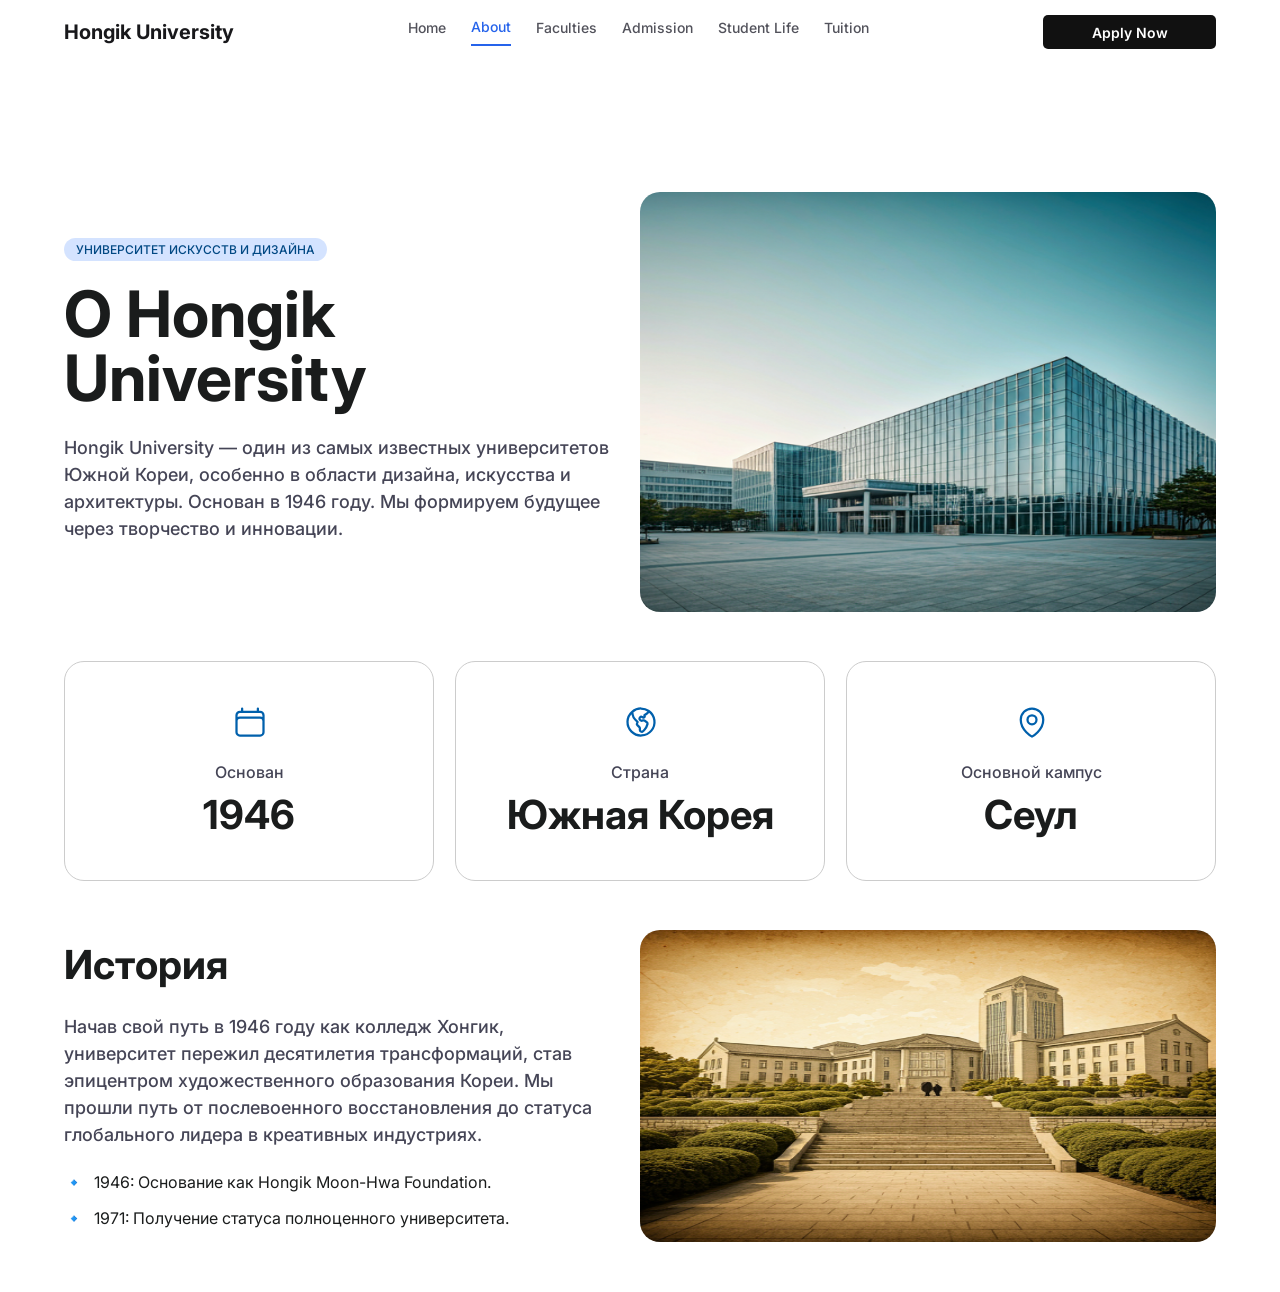
==== about.html @ 5257fa83 "history" ====
<!doctype html>
<html lang="en">
  <head>
    <meta charset="UTF-8" />
    <meta name="viewport" content="width=device-width, initial-scale=1.0" />
    <title>Hongik University</title>
    <link rel="stylesheet" href="./about.css" />
    <link rel="icon" href="./image.png" />
  </head>
  <body>
    <header>
      <div class="head">
        <p>Hongik University</p>

        <div class="sslki">
          <a href="./index.html">Home</a>
          <a href="./about.html">About</a>
          <a href="">Faculties</a>
          <a href="">Admission</a>
          <a href="./student life.html">Student Life</a>
          <a href="">Tuition</a>
        </div>

        <div class="button">
          <button>Apply Now</button>
        </div>
      </div>
    </header>

    <main>
      <section>
        <div class="text">
          <span>Университет Искусств и Дизайна</span>
          <h1>О Hongik University</h1>
          <p>
            Hongik University — один из самых известных университетов Южной
            Кореи, особенно в области дизайна, искусства и архитектуры. Основан
            в 1946 году. Мы формируем будущее через творчество и инновации.
          </p>
        </div>

        <img src="./images/hobgoh.png" alt="" />
      </section>

      <section>
        <div class="about">
          <svg
            xmlns="http://www.w3.org/2000/svg"
            fill="none"
            viewBox="0 0 24 24"
            stroke-width="1.5"
            stroke="currentColor"
            class="size-6"
          >
            <path
              stroke-linecap="round"
              stroke-linejoin="round"
              d="M6.75 3v2.25M17.25 3v2.25M3 18.75V7.5a2.25 2.25 0 0 1 2.25-2.25h13.5A2.25 2.25 0 0 1 21 7.5v11.25m-18 0A2.25 2.25 0 0 0 5.25 21h13.5A2.25 2.25 0 0 0 21 18.75m-18 0v-7.5A2.25 2.25 0 0 1 5.25 9h13.5A2.25 2.25 0 0 1 21 11.25v7.5"
            />
          </svg>

          <h3>Основан</h3>

          <p>1946</p>
        </div>

        <div class="about">
          <svg
            xmlns="http://www.w3.org/2000/svg"
            fill="none"
            viewBox="0 0 24 24"
            stroke-width="1.5"
            stroke="currentColor"
            class="size-6"
          >
            <path
              stroke-linecap="round"
              stroke-linejoin="round"
              d="m6.115 5.19.319 1.913A6 6 0 0 0 8.11 10.36L9.75 12l-.387.775c-.217.433-.132.956.21 1.298l1.348 1.348c.21.21.329.497.329.795v1.089c0 .426.24.815.622 1.006l.153.076c.433.217.956.132 1.298-.21l.723-.723a8.7 8.7 0 0 0 2.288-4.042 1.087 1.087 0 0 0-.358-1.099l-1.33-1.108c-.251-.21-.582-.299-.905-.245l-1.17.195a1.125 1.125 0 0 1-.98-.314l-.295-.295a1.125 1.125 0 0 1 0-1.591l.13-.132a1.125 1.125 0 0 1 1.3-.21l.603.302a.809.809 0 0 0 1.086-1.086L14.25 7.5l1.256-.837a4.5 4.5 0 0 0 1.528-1.732l.146-.292M6.115 5.19A9 9 0 1 0 17.18 4.64M6.115 5.19A8.965 8.965 0 0 1 12 3c1.929 0 3.716.607 5.18 1.64"
            />
          </svg>

          <h3>Страна</h3>

          <p>Южная Корея</p>
        </div>

        <div class="about">
          <svg
            xmlns="http://www.w3.org/2000/svg"
            fill="none"
            viewBox="0 0 24 24"
            stroke-width="1.5"
            stroke="currentColor"
            class="size-6"
          >
            <path
              stroke-linecap="round"
              stroke-linejoin="round"
              d="M15 10.5a3 3 0 1 1-6 0 3 3 0 0 1 6 0Z"
            />
            <path
              stroke-linecap="round"
              stroke-linejoin="round"
              d="M19.5 10.5c0 7.142-7.5 11.25-7.5 11.25S4.5 17.642 4.5 10.5a7.5 7.5 0 1 1 15 0Z"
            />
          </svg>

          <h3>Основной кампус</h3>

          <p>Сеул</p>
        </div>
      </section>

      <section>
        <div class="text">
          <h2>История</h2>
          <p>
            Начав свой путь в 1946 году как колледж Хонгик, университет пережил
            десятилетия трансформаций, став эпицентром художественного
            образования Кореи. Мы прошли путь от послевоенного восстановления до
            статуса глобального лидера в креативных индустриях.
          </p>
          <ul>
            <li>1946: Основание как Hongik Moon-Hwa Foundation.</li>
            <li>1971: Получение статуса полноценного университета.</li>
          </ul>
        </div>

        <img src="./images/university.png" alt="" />
      </section>
    </main>
  </body>
</html>
---- about.css ----
@import url("https://fonts.googleapis.com/css2?family=Inter:ital,opsz,wght@0,14..32,100..900;1,14..32,100..900&display=swap");
* {
  margin: 0;
  font-family: "Inter", sans-serif;
}
header {
  width: 100%;
  height: 64px;
  position: sticky;
  top: 0;
  z-index: 100;
  background-color: #ffffffcc;
}
header .head {
  width: 90%;
  height: 64px;
  margin: auto;
  display: flex;
  align-items: center;
  justify-content: space-between;
}
.head p {
  font-weight: 700;
  font-size: 20px;
  color: #18181b;
}
.head .sslki {
  width: 40%;
  height: 26px;
  display: flex;
  align-items: center;
  justify-content: space-between;
}
.sslki a {
  height: 26px;
  font-size: 14px;
  color: #52525b;
  font-weight: 500;
  text-decoration: none;
}
.sslki a:nth-child(2) {
  color: #2563eb;
  border-bottom: 2px solid #2563eb;
}
header .button {
  width: 15%;
  height: 36px;
  display: flex;
  align-items: center;
  justify-content: space-between;
}
.button button {
  width: 100%;
  height: 34px;
  background-color: #111;
  border-radius: 5px;
  border: none;
  font-size: 14px;
  font-weight: 600;
  color: #fff;
}
.button button:active {
  transform: scale(0.95);
}
main section:nth-child(1) {
  width: 90%;
  height: 420px;
  display: flex;
  align-items: center;
  justify-content: space-between;
  margin: auto;
  margin-top: 128px;
  margin-bottom: 50px;
}
section:nth-child(1) .text {
  width: 48%;
  height: 328px;
}
.text span {
  padding: 4px 12px;
  color: #004883;
  background-color: #d4e3ff;
  border-radius: 20px;
  font-size: 12px;
  text-transform: uppercase;
  font-weight: 500;
}
h1 {
  font-size: 64px;
  font-weight: 700;
  margin-top: 24px;
  color: #1a1c1c;
  line-height: 100%;
}
.text p {
  color: #454556;
  font-size: 18px;
  margin-top: 24px;
  font-weight: 500;
  line-height: 150%;
}
main section:nth-child(1) img {
  width: 50%;
  height: 420px;
  border-radius: 20px;
}
main section:nth-child(2) {
  width: 90%;
  height: 218px;
  margin: auto;
  margin-bottom: 50px;
  display: flex;
  align-items: center;
  justify-content: space-between;
}
.about {
  width: 25%;
  height: 138px;
  padding: 40px;
  border-radius: 20px;
  border: 1px solid #ccc;
}
.about:hover {
  border: 1px solid #2563eb;
}
.about svg {
  width: 36px;
  height: 40px;
  color: #0060ac;
  margin-left: 44%;
  margin-bottom: 8px;
}
.about h3 {
  font-size: 16px;
  font-weight: 500;
  color: #454556;
  margin-top: 8px;
  text-align: center;
}
.about p {
  font-size: 40px;
  font-weight: 700;
  color: #1a1c1c;
  margin-top: 8px;
  text-align: center;
}
main section:nth-child(3) {
  width: 90%;
  height: 312px;
  display: flex;
  align-items: center;
  justify-content: space-between;
  margin: auto;
  margin-top: 50px;
  margin-bottom: 50px;
}
section:nth-child(3) .text {
  width: 48%;
  height: 293px;
}
.text h2 {
  font-size: 40px;
  font-weight: 700;
  color: #1a1c1c;
  margin-bottom: 24px;
}
.text ul {
  width: 100%;
  height: 67px;
  margin-top: 24px;
  list-style: none;
  padding: 0;
}
.text ul li::before {
  content: "🔹";
  margin-right: 10px;
}
.text ul li {
  font-size: 16px;
  color: #1a1c1c;
  margin-top: 16px;
}
main section:nth-child(3) img {
  width: 50%;
  height: 312px;
  border-radius: 20px;
}
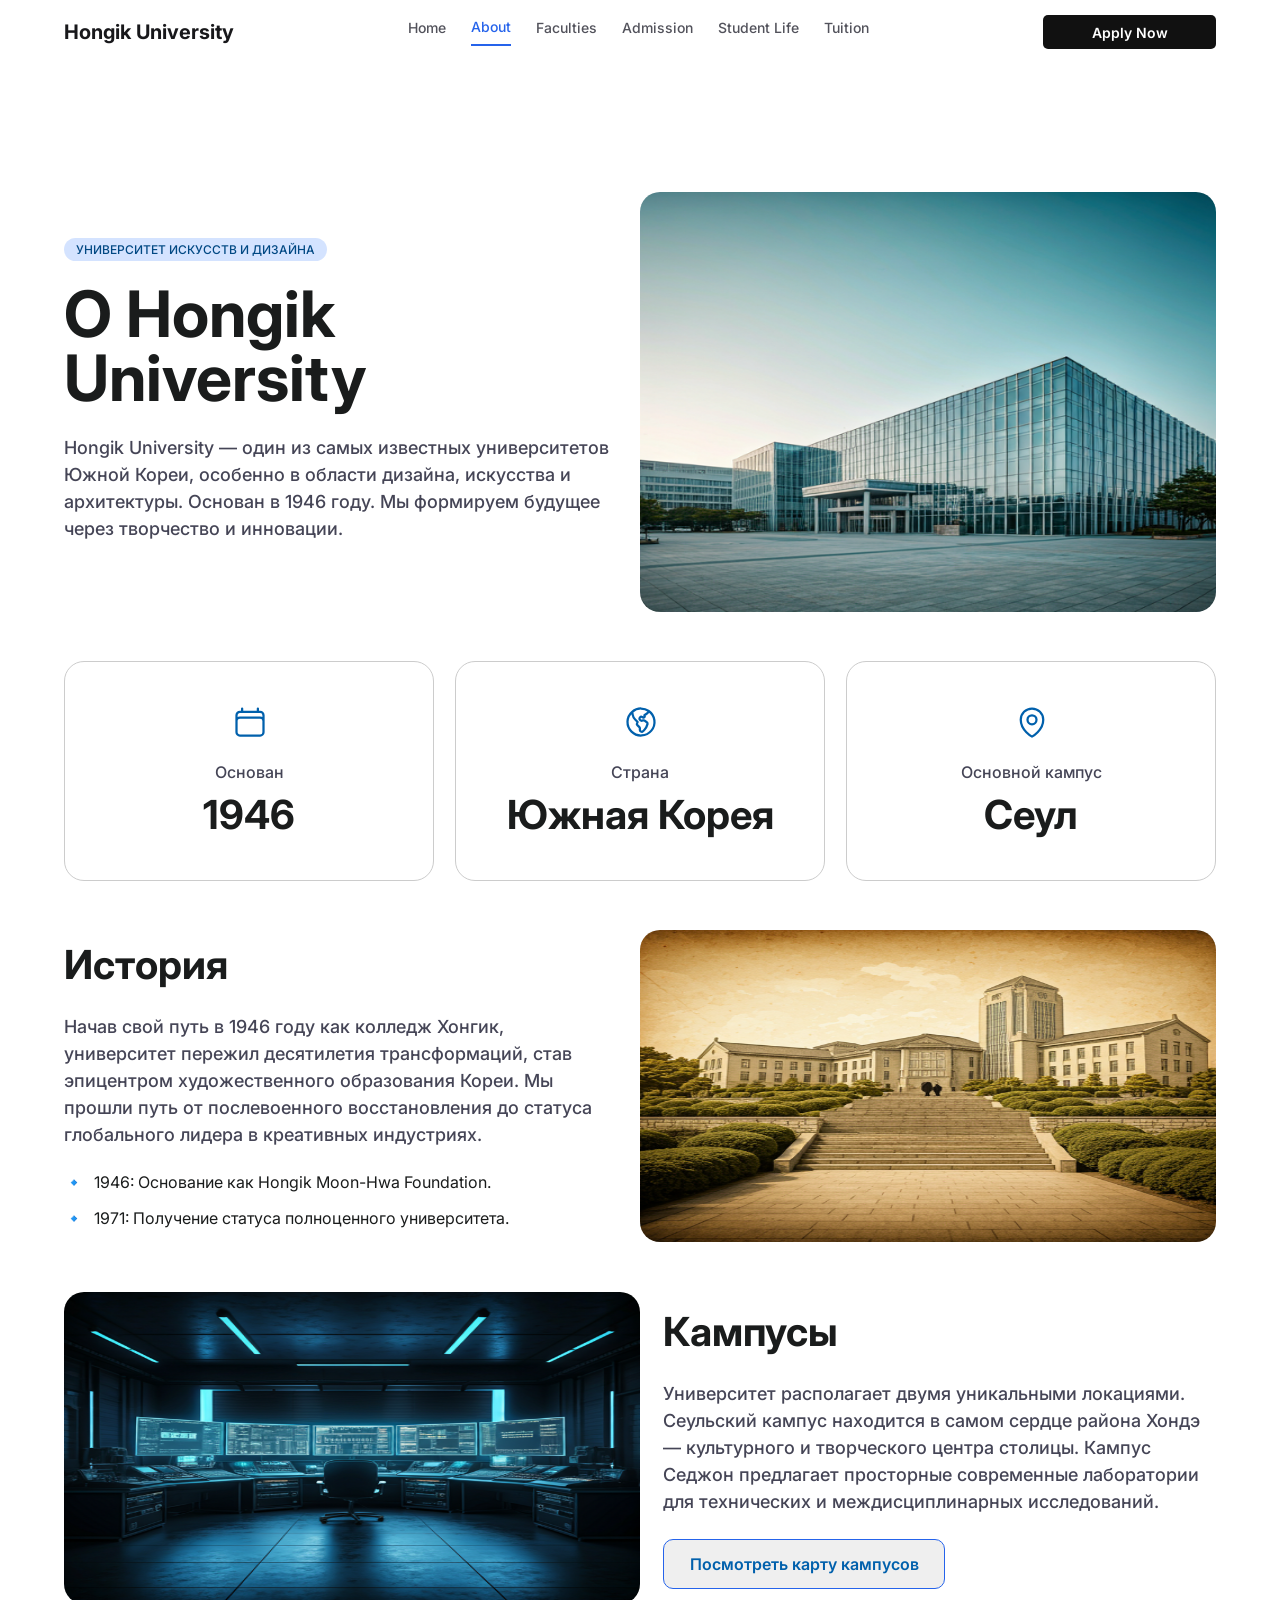
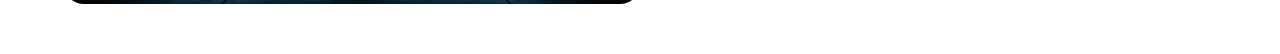
==== commit 731c1b3d: "Кампусы" ====
--- a/about.html
+++ b/about.html
@@ -129,6 +129,24 @@
 
         <img src="./images/university.png" alt="" />
       </section>
+
+      <section>
+        <img src="./images/media.png" alt="" />
+
+        <div class="text">
+          <h2>Кампусы</h2>
+
+          <p>
+            Университет располагает двумя уникальными локациями. Сеульский
+            кампус находится в самом сердце района Хондэ — культурного и
+            творческого центра столицы. Кампус Седжон предлагает просторные
+            современные лаборатории для технических и междисциплинарных
+            исследований.
+          </p>
+
+          <button>Посмотреть карту кампусов</button>
+        </div>
+      </section>
     </main>
   </body>
 </html>
--- a/about.css
+++ b/about.css
@@ -185,3 +185,36 @@
   height: 312px;
   border-radius: 20px;
 }
+main section:nth-child(4) {
+  width: 90%;
+  height: 312px;
+  display: flex;
+  align-items: center;
+  justify-content: space-between;
+  margin: auto;
+  margin-top: 50px;
+  margin-bottom: 50px;
+}
+main section:nth-child(4) img {
+  width: 50%;
+  height: 312px;
+  border-radius: 20px;
+}
+main section:nth-child(4) .text {
+  width: 48%;
+  height: 282px;
+}
+.text button {
+  width: 282px;
+  height: 50px;
+  border-radius: 10px;
+  border: 1px solid #2563eb;
+  padding: 12px 24px;
+  font-size: 16px;
+  font-weight: 600;
+  color: #0060ac;
+  margin-top: 24px;
+}
+.text button:hover {
+  background-color: #0060ac0d;
+}
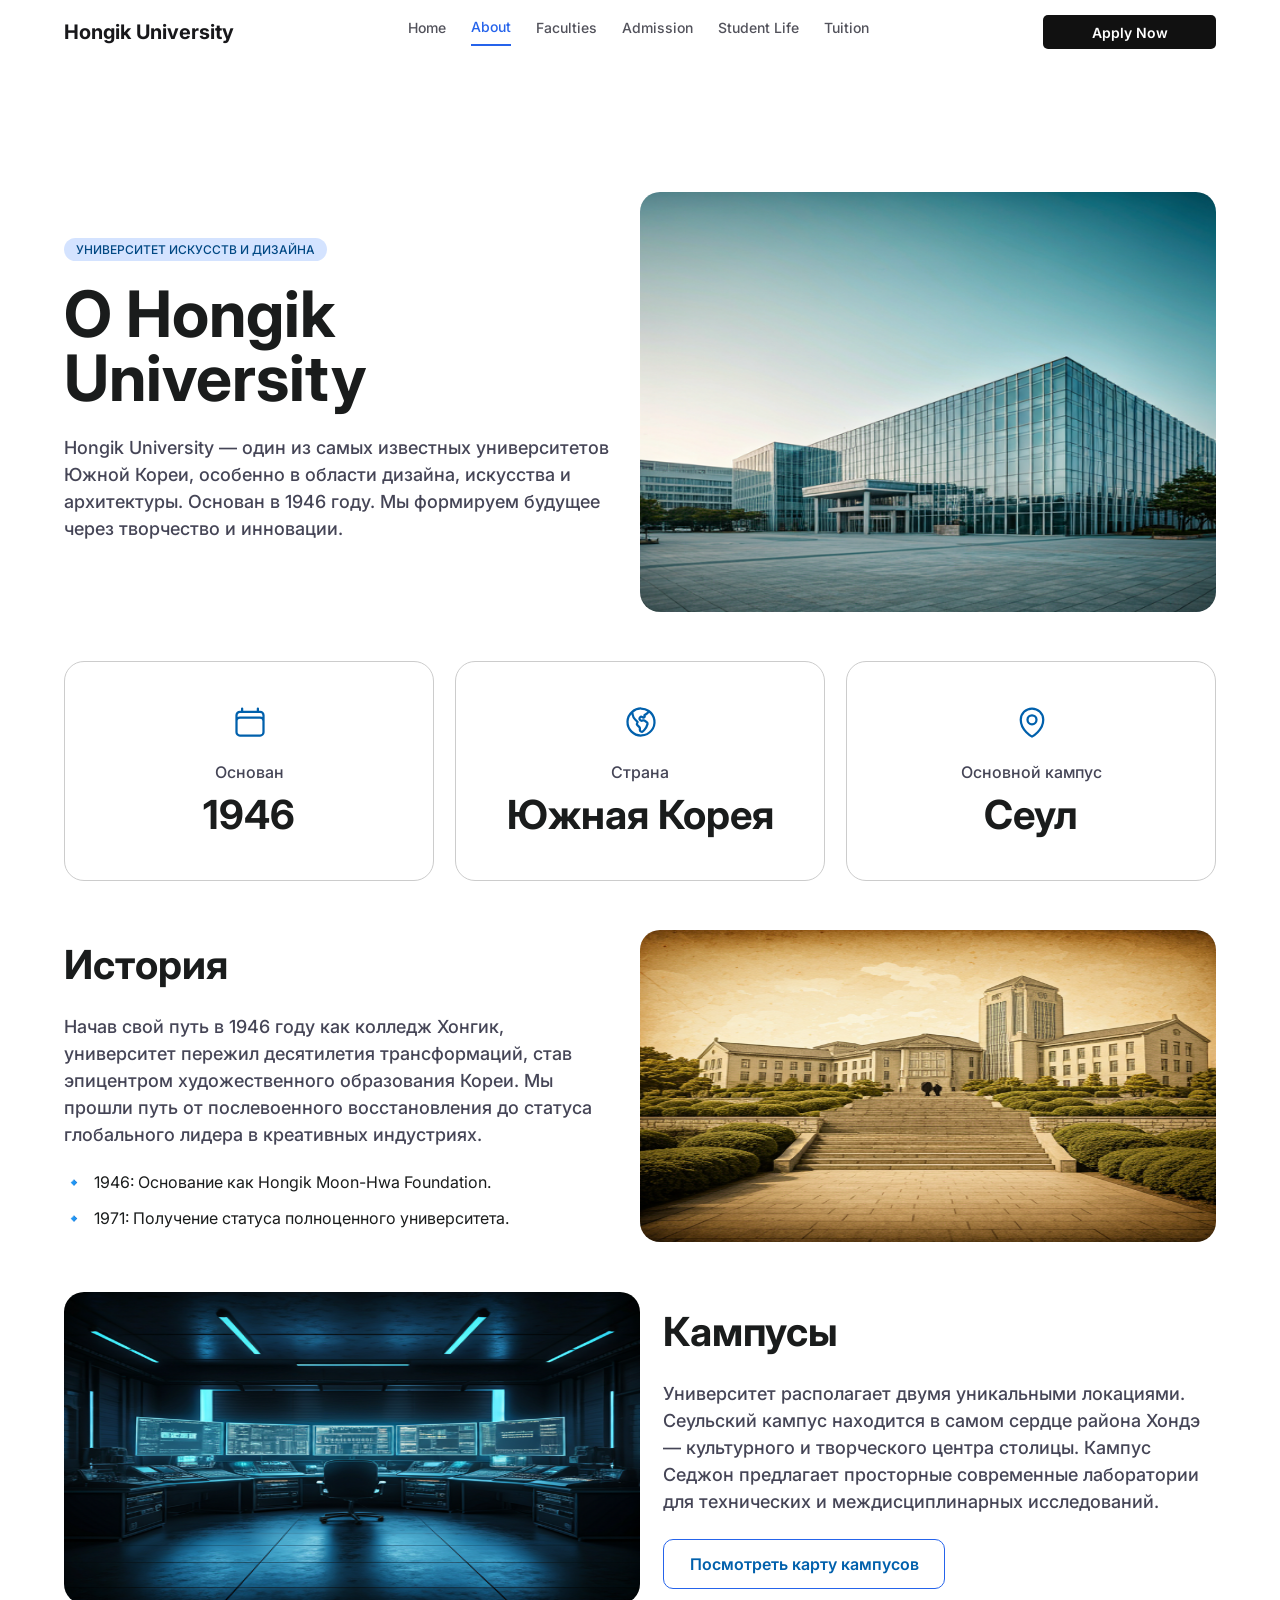
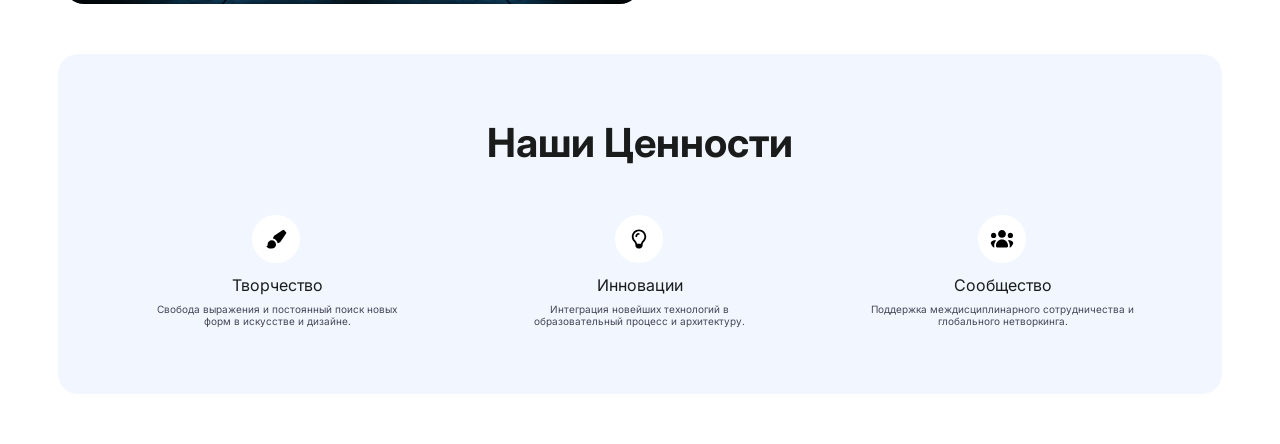
==== commit 7783e204: "наши ценности" ====
--- a/about.html
+++ b/about.html
@@ -147,6 +147,50 @@
           <button>Посмотреть карту кампусов</button>
         </div>
       </section>
+
+      <section>
+        <h2>Наши Ценности</h2>
+        <div class="cennosty">
+          <div class="cennost">
+            <svg xmlns="http://www.w3.org/2000/svg" viewBox="0 0 640 640">
+              <path
+                d="M512.5 74.3L291.1 222C262 241.4 243.5 272.9 240.5 307.3C302.8 320.1 351.9 369.2 364.8 431.6C399.3 428.6 430.7 410.1 450.1 381L597.7 159.5C604.4 149.4 608 137.6 608 125.4C608 91.5 580.5 64 546.6 64C534.5 64 522.6 67.6 512.5 74.3zM320 464C320 402.1 269.9 352 208 352C146.1 352 96 402.1 96 464C96 467.9 96.2 471.8 96.6 475.6C98.4 493.1 86.4 512 68.8 512L64 512C46.3 512 32 526.3 32 544C32 561.7 46.3 576 64 576L208 576C269.9 576 320 525.9 320 464z"
+              />
+            </svg>
+            <h4>Творчество</h4>
+            <p>
+              Свобода выражения и постоянный поиск новых форм в искусстве и
+              дизайне.
+            </p>
+          </div>
+
+          <div class="cennost">
+            <svg xmlns="http://www.w3.org/2000/svg" viewBox="0 0 640 640">
+              <path
+                d="M424.5 355.1C449 329.2 464 294.4 464 256C464 176.5 399.5 112 320 112C240.5 112 176 176.5 176 256C176 294.4 191 329.2 215.5 355.1C236.8 377.5 260.4 409.1 268.8 448L371.2 448C379.6 409 403.2 377.5 424.5 355.1zM459.3 388.1C435.7 413 416 443.4 416 477.7L416 496C416 540.2 380.2 576 336 576L304 576C259.8 576 224 540.2 224 496L224 477.7C224 443.4 204.3 413 180.7 388.1C148 353.7 128 307.2 128 256C128 150 214 64 320 64C426 64 512 150 512 256C512 307.2 492 353.7 459.3 388.1zM272 248C272 261.3 261.3 272 248 272C234.7 272 224 261.3 224 248C224 199.4 263.4 160 312 160C325.3 160 336 170.7 336 184C336 197.3 325.3 208 312 208C289.9 208 272 225.9 272 248z"
+              />
+            </svg>
+            <h4>Инновации</h4>
+            <p>
+              Интеграция новейших технологий в образовательный процесс и
+              архитектуру.
+            </p>
+          </div>
+
+          <div class="cennost">
+            <svg xmlns="http://www.w3.org/2000/svg" viewBox="0 0 640 640">
+              <path
+                d="M320 80C377.4 80 424 126.6 424 184C424 241.4 377.4 288 320 288C262.6 288 216 241.4 216 184C216 126.6 262.6 80 320 80zM96 152C135.8 152 168 184.2 168 224C168 263.8 135.8 296 96 296C56.2 296 24 263.8 24 224C24 184.2 56.2 152 96 152zM0 480C0 409.3 57.3 352 128 352C140.8 352 153.2 353.9 164.9 357.4C132 394.2 112 442.8 112 496L112 512C112 523.4 114.4 534.2 118.7 544L32 544C14.3 544 0 529.7 0 512L0 480zM521.3 544C525.6 534.2 528 523.4 528 512L528 496C528 442.8 508 394.2 475.1 357.4C486.8 353.9 499.2 352 512 352C582.7 352 640 409.3 640 480L640 512C640 529.7 625.7 544 608 544L521.3 544zM472 224C472 184.2 504.2 152 544 152C583.8 152 616 184.2 616 224C616 263.8 583.8 296 544 296C504.2 296 472 263.8 472 224zM160 496C160 407.6 231.6 336 320 336C408.4 336 480 407.6 480 496L480 512C480 529.7 465.7 544 448 544L192 544C174.3 544 160 529.7 160 512L160 496z"
+              />
+            </svg>
+            <h4>Сообщество</h4>
+            <p>
+              Поддержка междисциплинарного сотрудничества и глобального
+              нетворкинга.
+            </p>
+          </div>
+        </div>
+      </section>
     </main>
   </body>
 </html>
--- a/about.css
+++ b/about.css
@@ -214,7 +214,58 @@
   font-weight: 600;
   color: #0060ac;
   margin-top: 24px;
+  background-color: inherit;
 }
 .text button:hover {
   background-color: #0060ac0d;
 }
+main section:nth-child(5) {
+  width: 81%;
+  height: 212px;
+  padding: 64px;
+  margin: 50px auto;
+  border-radius: 20px;
+  background-color: #d4e3ff4d;
+}
+section:nth-child(5) h2 {
+  font-size: 40px;
+  font-weight: 700;
+  color: #1a1c1c;
+  text-align: center;
+}
+.cennosty {
+  width: 100%;
+  height: 116px;
+  margin-top: 24px;
+  padding-top: 24px;
+  display: flex;
+  align-items: center;
+  justify-content: space-between;
+}
+.cennost {
+  width: 30%;
+  height: 116px;
+}
+.cennost svg {
+  width: 24px;
+  height: 24px;
+  padding: 12px;
+  border-radius: 50%;
+  background-color: #fff;
+  margin-left: 42%;
+}
+.cennost h4 {
+  font-size: 16px;
+  color: #1a1c1c;
+  margin-top: 8px;
+  text-align: center;
+  font-weight: 400;
+}
+.cennost p {
+  padding: 0px 24px;
+  margin-top: 8px;
+  font-size: 10px;
+  color: #454556;
+  text-align: center;
+  font-weight: 400;
+}
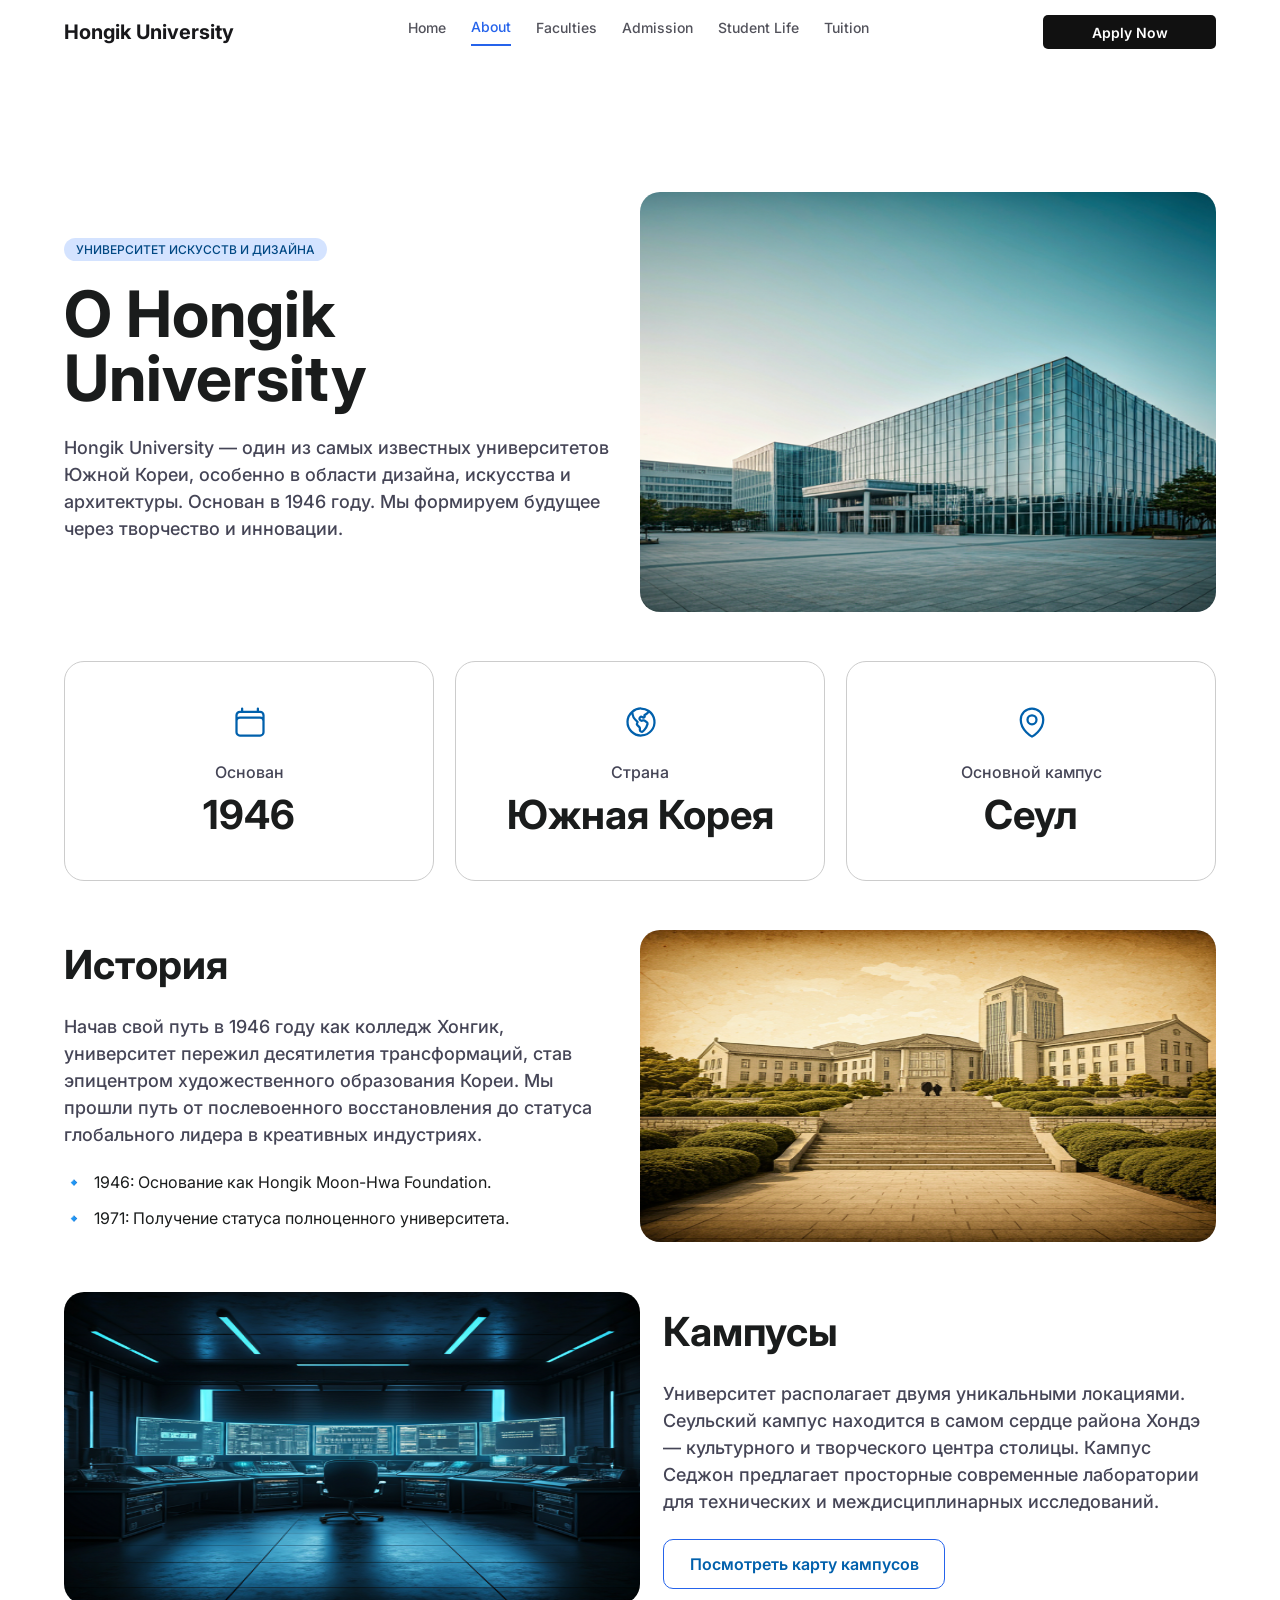
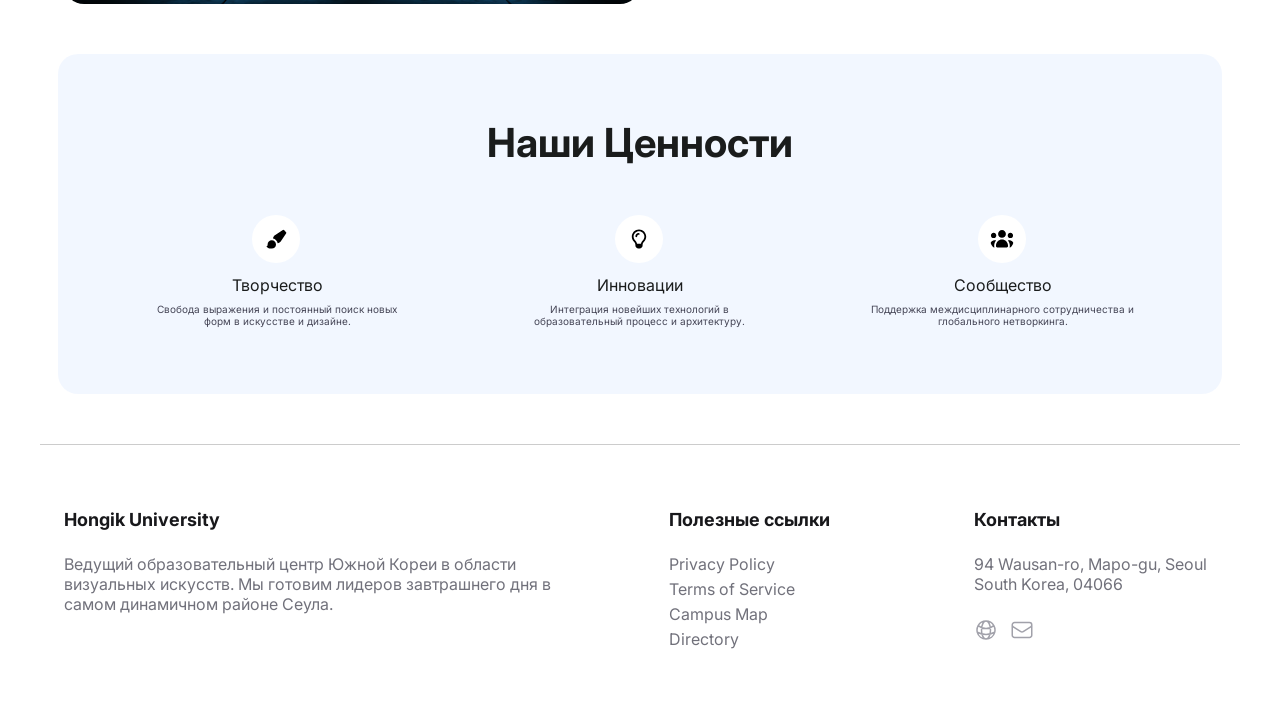
==== commit 2500f2d3: "разделы" ====
--- a/about.html
+++ b/about.html
@@ -191,6 +191,65 @@
           </div>
         </div>
       </section>
+
+      <section>
+        <div class="info">
+          <p>Hongik University</p>
+          <p>
+            Ведущий образовательный центр Южной Кореи в области визуальных
+            искусств. Мы готовим лидеров завтрашнего дня в самом динамичном
+            районе Сеула.
+          </p>
+        </div>
+
+        <div class="info two">
+          <p>Полезные ссылки</p>
+
+          <ul>
+            <li>Privacy Policy</li>
+            <li>Terms of Service</li>
+            <li>Campus Map</li>
+            <li>Directory</li>
+          </ul>
+        </div>
+
+        <div class="info two">
+          <p>Контакты</p>
+          <p>94 Wausan-ro, Mapo-gu, Seoul South Korea, 04066</p>
+
+          <div class="icons">
+            <svg
+              xmlns="http://www.w3.org/2000/svg"
+              fill="none"
+              viewBox="0 0 24 24"
+              stroke-width="1.5"
+              stroke="currentColor"
+              class="size-6"
+            >
+              <path
+                stroke-linecap="round"
+                stroke-linejoin="round"
+                d="M12 21a9.004 9.004 0 0 0 8.716-6.747M12 21a9.004 9.004 0 0 1-8.716-6.747M12 21c2.485 0 4.5-4.03 4.5-9S14.485 3 12 3m0 18c-2.485 0-4.5-4.03-4.5-9S9.515 3 12 3m0 0a8.997 8.997 0 0 1 7.843 4.582M12 3a8.997 8.997 0 0 0-7.843 4.582m15.686 0A11.953 11.953 0 0 1 12 10.5c-2.998 0-5.74-1.1-7.843-2.918m15.686 0A8.959 8.959 0 0 1 21 12c0 .778-.099 1.533-.284 2.253m0 0A17.919 17.919 0 0 1 12 16.5c-3.162 0-6.133-.815-8.716-2.247m0 0A9.015 9.015 0 0 1 3 12c0-1.605.42-3.113 1.157-4.418"
+              />
+            </svg>
+
+            <svg
+              xmlns="http://www.w3.org/2000/svg"
+              fill="none"
+              viewBox="0 0 24 24"
+              stroke-width="1.5"
+              stroke="currentColor"
+              class="size-6"
+            >
+              <path
+                stroke-linecap="round"
+                stroke-linejoin="round"
+                d="M21.75 6.75v10.5a2.25 2.25 0 0 1-2.25 2.25h-15a2.25 2.25 0 0 1-2.25-2.25V6.75m19.5 0A2.25 2.25 0 0 0 19.5 4.5h-15a2.25 2.25 0 0 0-2.25 2.25m19.5 0v.243a2.25 2.25 0 0 1-1.07 1.916l-7.5 4.615a2.25 2.25 0 0 1-2.36 0L3.32 8.91a2.25 2.25 0 0 1-1.07-1.916V6.75"
+              />
+            </svg>
+          </div>
+        </div>
+      </section>
     </main>
   </body>
 </html>
--- a/about.css
+++ b/about.css
@@ -269,3 +269,59 @@
   text-align: center;
   font-weight: 400;
 }
+main section:nth-child(6) {
+  width: 90%;
+  height: 152px;
+  padding: 64px 24px;
+  margin: auto;
+  display: flex;
+  align-items: center;
+  justify-content: space-between;
+  border-top: 1px solid #ccc;
+}
+.info {
+  width: 47%;
+  height: 152px;
+}
+.info p:nth-child(1) {
+  font-size: 18px;
+  color: #18181b;
+  font-weight: 700;
+}
+.info p:nth-child(2) {
+  font-size: 16px;
+  color: #71717b;
+  margin-top: 24px;
+}
+.info ul {
+  list-style: none;
+  margin-top: 24px;
+  padding: 0;
+}
+.info ul li {
+  font-size: 16px;
+  color: #71717b;
+  margin-top: 5px;
+}
+.info ul li:hover {
+  color: #2563eb;
+}
+.two {
+  width: 21%;
+}
+.icons {
+  width: 60px;
+  height: 24px;
+  margin-top: 24px;
+  display: flex;
+  align-items: center;
+  justify-content: space-between;
+}
+.icons svg {
+  width: 24px;
+  height: 24px;
+  color: #a1a1aa;
+}
+.icons svg:hover {
+  color: #2563eb;
+}
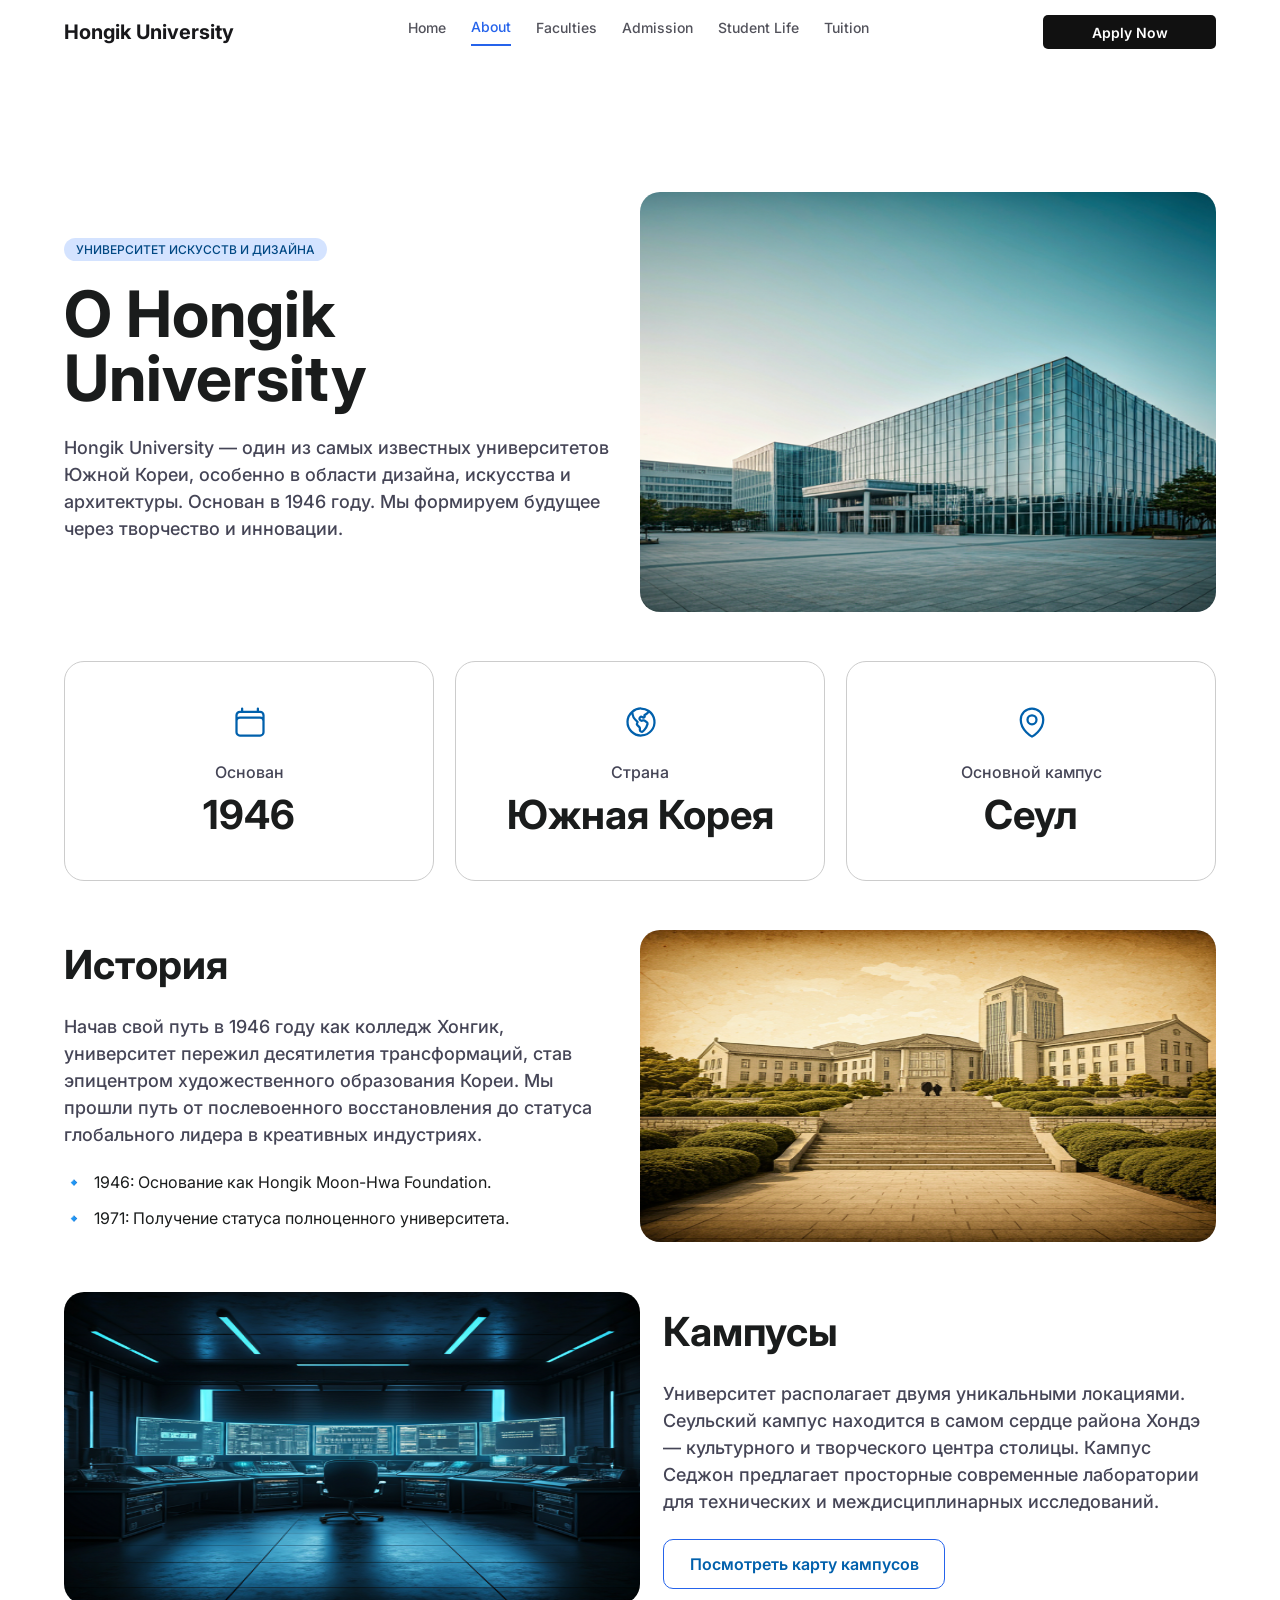
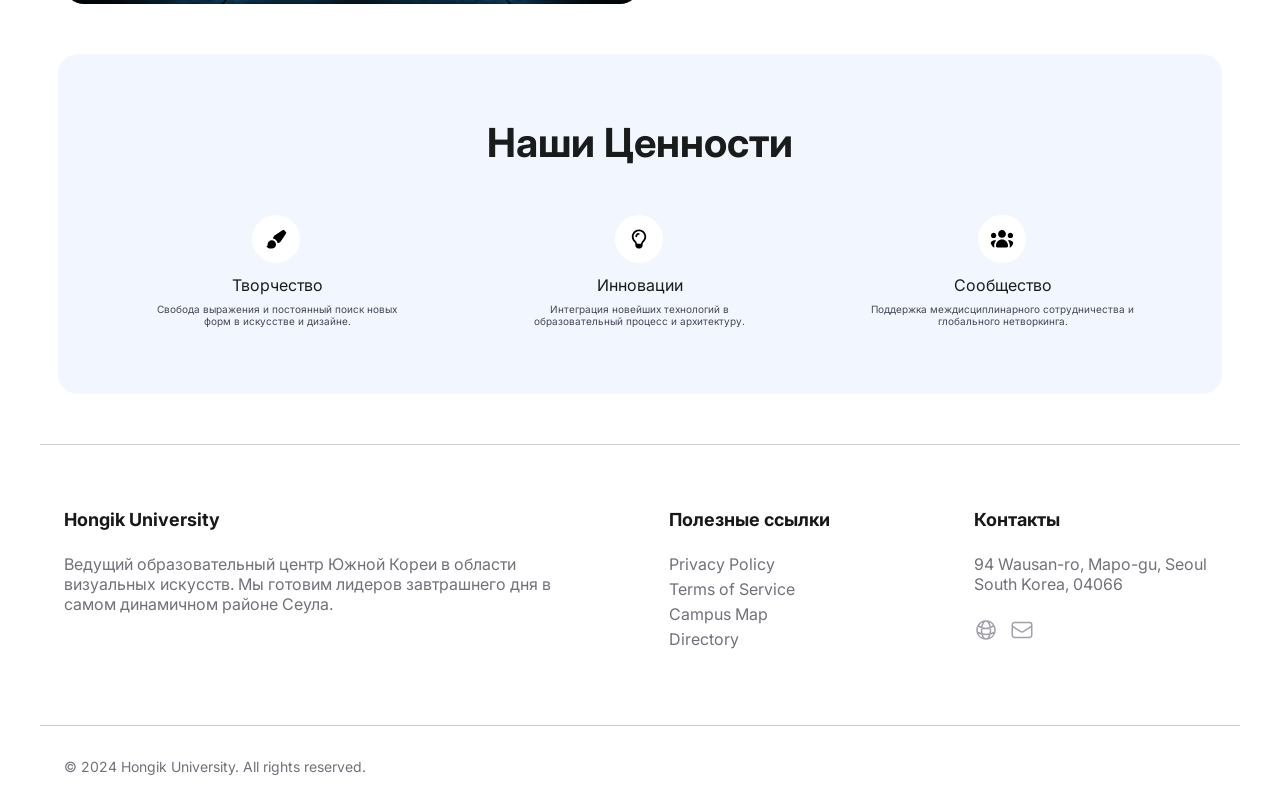
==== commit 3e75e34d: "end" ====
--- a/about.html
+++ b/about.html
@@ -251,5 +251,9 @@
         </div>
       </section>
     </main>
+
+    <footer>
+      <p class="end">© 2024 Hongik University. All rights reserved.</p>
+    </footer>
   </body>
 </html>
--- a/about.css
+++ b/about.css
@@ -325,3 +325,14 @@
 .icons svg:hover {
   color: #2563eb;
 }
+footer {
+  width: 90%;
+  height: 21px;
+  padding: 32px 24px;
+  border-top: 1px solid #ccc;
+  margin: auto;
+}
+.end {
+  font-size: 14px;
+  color: #71717b;
+}
